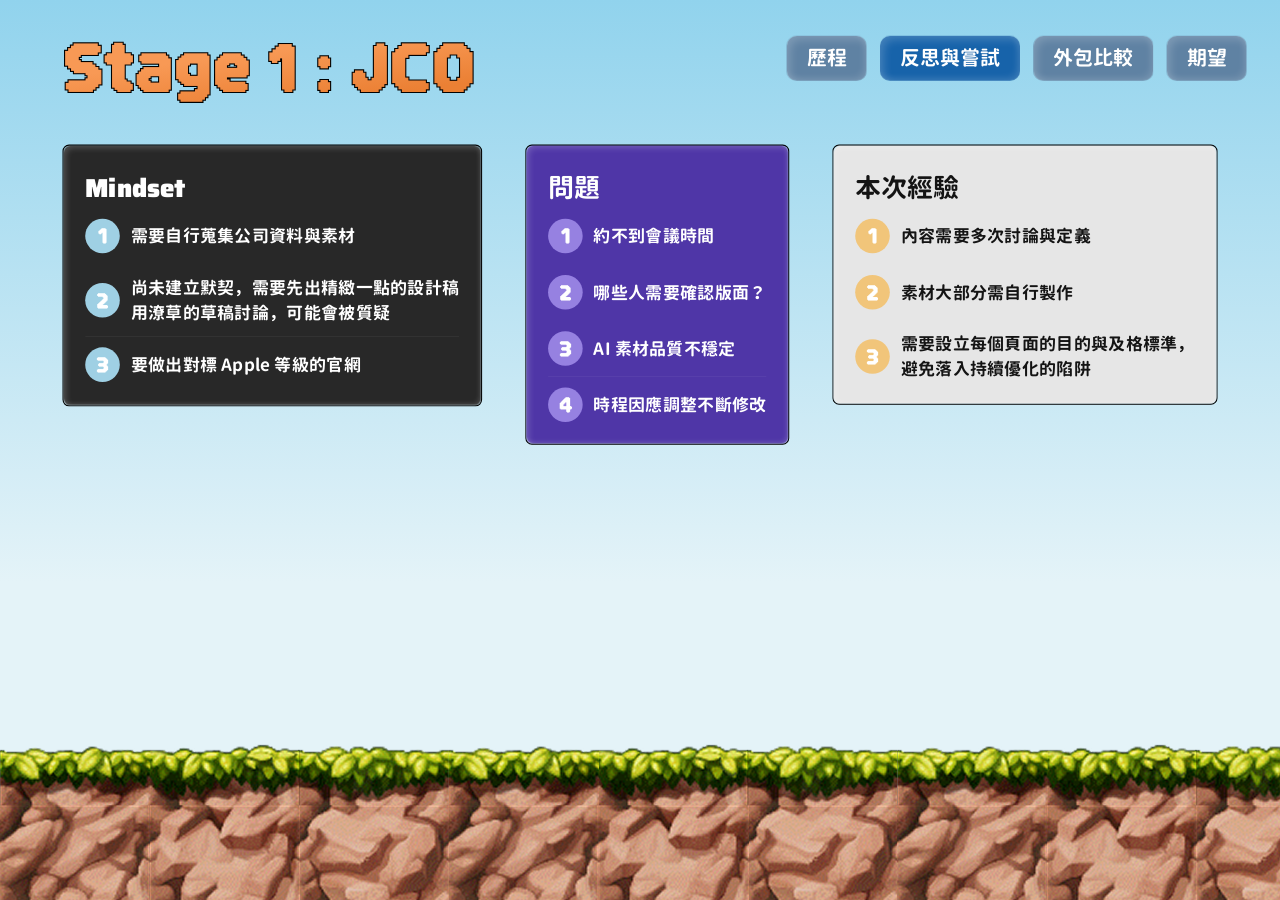
==== reflection.html @ 2d2f089d "更新歷程頁、新增反思與嘗試頁 - 歷程：依新設計更新時間軸內容、章節導覽、地面改用 map.png - 角色依時間點加入／離開（0709 東輝、0918 竹碳與小刀加入、Milk 離開） - 地面隨機" ====
<!doctype html>
<html lang="zh-Hant">
<head>
  <meta charset="utf-8">
  <meta name="viewport" content="width=device-width, initial-scale=1">
  <title>JCO 結案 · 反思與嘗試</title>
  <link rel="preconnect" href="https://fonts.googleapis.com">
  <link rel="preconnect" href="https://fonts.gstatic.com" crossorigin>
  <link rel="stylesheet" href="https://fonts.googleapis.com/css2?family=Saira:wght@600;700;900&display=swap">
  <link rel="stylesheet" href="styles.css">
</head>
<body class="page-reflection" data-paging="sections">
  <div class="hud hud--right">
    <!-- Report sections: pinned to the right edge of the viewport -->
    <nav class="sections" aria-label="報告章節">
      <a class="sections__item glass" href="index.html">歷程</a>
      <a class="sections__item is-current glass" href="reflection.html" aria-current="page">反思與嘗試</a>
      <a class="sections__item glass" href="#">外包比較</a>
      <a class="sections__item glass" href="#">期望</a>
    </nav>
  </div>

  <div class="scroller">
  <main class="stage stage--sky">
    <div class="ground" aria-hidden="true"></div>

    <!-- Each stage fills one screen; the wheel and ← / → jump between them (stage.js) -->
    <section class="screen" data-step aria-label="Stage 1 : JCO">
    <div class="screen__content">
    <h1 class="stage-title stage-title--jco" data-text="Stage 1 : JCO">Stage 1 : JCO</h1>
    <div class="panels">
      <section class="panel panel--mindset glass">
        <h2 class="panel__title">Mindset</h2>
        <div class="panel__list">
          <p class="panel__item"><span class="panel__num">1</span>需要自行蒐集公司資料與素材</p>
          <img class="panel__rule" src="assets/divider.svg" width="60" height="1" alt="">
          <p class="panel__item"><span class="panel__num">2</span>尚未建立默契，需要先出精緻一點的設計稿<br>用潦草的草稿討論，可能會被質疑</p>
          <img class="panel__rule" src="assets/divider.svg" width="60" height="1" alt="">
          <p class="panel__item"><span class="panel__num">3</span>要做出對標 Apple 等級的官網</p>
        </div>
      </section>

      <section class="panel panel--issue glass">
        <h2 class="panel__title">問題</h2>
        <div class="panel__list">
          <p class="panel__item"><span class="panel__num">1</span>約不到會議時間</p>
          <img class="panel__rule" src="assets/divider.svg" width="60" height="1" alt="">
          <p class="panel__item"><span class="panel__num">2</span>哪些人需要確認版面？</p>
          <img class="panel__rule" src="assets/divider.svg" width="60" height="1" alt="">
          <p class="panel__item"><span class="panel__num">3</span>AI 素材品質不穩定</p>
          <img class="panel__rule" src="assets/divider.svg" width="60" height="1" alt="">
          <p class="panel__item"><span class="panel__num">4</span>時程因應調整不斷修改</p>
        </div>
      </section>

      <section class="panel panel--lesson glass">
        <h2 class="panel__title">本次經驗</h2>
        <div class="panel__list">
          <p class="panel__item"><span class="panel__num">1</span>內容需要多次討論與定義</p>
          <img class="panel__rule" src="assets/divider.svg" width="60" height="1" alt="">
          <p class="panel__item"><span class="panel__num">2</span>素材大部分需自行製作</p>
          <img class="panel__rule" src="assets/divider.svg" width="60" height="1" alt="">
          <p class="panel__item"><span class="panel__num">3</span>需要設立每個頁面的目的與及格標準，<br>避免落入持續優化的陷阱</p>
        </div>
      </section>
    </div>

    </div>
    </section>

    <section class="screen" data-step aria-label="Stage 2 : TCG">
    <div class="screen__content">
    <h1 class="stage-title stage-title--tcg" data-text="Stage 2 : TCG">Stage 2 : TCG</h1>
    <div class="panels">
      <section class="panel panel--goal glass">
        <h2 class="panel__title">目標</h2>
        <div class="panel__list">
          <p class="panel__item"><span class="panel__num">1</span>最初就要團體討論，確認目標</p>
          <img class="panel__rule" src="assets/divider.svg" width="60" height="1" alt="">
          <p class="panel__item"><span class="panel__num">2</span>先定下 V1 的 Deadline，進行敏捷開發，<br>完成所有頁面到 V1，再開始下一輪優化</p>
          <img class="panel__rule" src="assets/divider.svg" width="60" height="1" alt="">
          <p class="panel__item"><span class="panel__num">3</span>預計先以 2 個月為目標完成 V1，回推各環節的時間</p>
        </div>
      </section>
    </div>
    </div>
    </section>
  </main>
  </div>

  <script src="stage.js"></script>
  <script>
    // Shrink a screen's content when it is wider than the screen (e.g. Stage 1 on a 16:9 display)
    const SCREEN_PADDING = 75; // design px on each side
    const contents = [...document.querySelectorAll('.screen__content')];

    function fitScreens() {
      const screenW = window.innerWidth / scale();
      contents.forEach((el) => {
        el.style.setProperty('--fit', Math.min(1, (screenW - SCREEN_PADDING * 2) / el.offsetWidth));
      });
    }

    fitScreens();
    window.addEventListener('resize', fitScreens);
    document.fonts.ready.then(fitScreens);
  </script>
</body>
</html>
---- styles.css ----
@font-face {
  font-family: "Gen Jyuu Gothic";
  src: local("GenJyuuGothic-Medium"), url("assets/fonts/GenJyuuGothic-Medium.ttf") format("truetype");
  font-weight: 500;
  font-display: swap;
}

@font-face {
  font-family: "Gen Jyuu Gothic";
  src: local("GenJyuuGothic-Bold"), url("assets/fonts/GenJyuuGothic-Bold.ttf") format("truetype");
  font-weight: 700;
  font-display: swap;
}

@font-face {
  font-family: "DNF Bit Bit v2";
  src: local("DNFBitBitv2"), url("assets/fonts/DNFBitBitv2.otf") format("opentype");
  font-display: swap;
}

:root {
  --ink-900: #141414;
  --sky-top: #91d3ed;
  --sky-bottom: #e4f3f8;
  --dark-glass: rgba(21, 21, 21, 0.9);
  --dark-border: rgba(255, 255, 255, 0.2);
  --section-current: #1763aa;
  --section-idle: #5f82a3;
  --accent-count: #f7b437;

  --meeting-border: #ffffff;
  --meeting-bg: rgba(255, 255, 255, 0.8);
  --key-border: #c4df41;
  --key-bg: #edf8b8;
  --win-border: #efc980;
  --win-bg: #fff3ac;
  --issue-border: #a689e6;
  --issue-bg: #ddd4f7;

  --font-date: "Saira", "Gen Jyuu Gothic", sans-serif;
  --font-body: "Gen Jyuu Gothic", sans-serif;
  --font-pixel: "DNF Bit Bit v2", monospace;

  --ui-shadow: inset -4px -4px 8px 0 rgba(255, 255, 255, 0.1),
    inset 4px 4px 12px 0 rgba(255, 255, 255, 0.2);
}

* {
  box-sizing: border-box;
}

html,
body {
  margin: 0;
  height: 100%;
}

body {
  background: var(--sky-bottom);
  overflow-x: auto;
  overflow-y: hidden;
  line-height: normal;
}

p {
  margin: 0;
}

/* ---------- Stage ---------- */
/* The design is 13767 × 1080; --scale (set by script) fits its height to the viewport */
:root {
  --stage-w: 13767px;
  --stage-h: 1080px;
  --scale: 1;
}

.scroller {
  position: relative;
  width: calc(var(--stage-w) * var(--scale));
  height: calc(var(--stage-h) * var(--scale));
  overflow: hidden;
}

.stage {
  position: absolute;
  left: 0;
  top: 0;
  width: var(--stage-w);
  height: var(--stage-h);
  overflow: hidden;
  transform: scale(var(--scale));
  transform-origin: 0 0;
}

.stage--sky {
  background: linear-gradient(to bottom, var(--sky-top) 0%, var(--sky-bottom) 64.682%);
}

/* Layer order: back stage (0) → team (1) → front stage (2) → summary / nav (3) */
.stage--back {
  z-index: 0;
}

.stage--front {
  z-index: 2;
}

/* Fixed overlays, drawn in design coordinates and scaled like the stage */
.hud {
  position: fixed;
  left: 0;
  top: 0;
  z-index: 3;
  transform: scale(var(--scale));
  transform-origin: 0 0;
}

.hud--team {
  z-index: 1;
}

.hud--darken {
  mix-blend-mode: darken;
}

.hud--right {
  left: auto;
  right: 0;
  transform-origin: 100% 0;
}

/* ---------- Glass surfaces (shared) ---------- */
.glass {
  position: relative;
  border-style: solid;
  isolation: isolate;
}

.glass::before,
.glass::after {
  content: "";
  position: absolute;
  inset: 0;
  border-radius: inherit;
  pointer-events: none;
}

.glass::before {
  z-index: -1;
  background: var(--surface);
  backdrop-filter: blur(20px);
  -webkit-backdrop-filter: blur(20px);
}

.glass::after {
  box-shadow: var(--ui-shadow);
}

/* ---------- Revision summary bar ---------- */
.summary {
  --surface: var(--dark-glass);
  position: absolute;
  left: 40px;
  top: 24px;
  display: flex;
  padding: 20px 40px;
  border: 1px solid var(--dark-border);
  border-radius: 20px;
}

.summary__row {
  display: flex;
  gap: 20px;
  align-items: flex-start;
  white-space: nowrap;
}

.summary__title {
  align-self: stretch;
  display: flex;
  align-items: center;
  width: 96px;
  font: 700 24px var(--font-body);
  color: #fff;
}

.summary__divider {
  position: relative;
  align-self: stretch;
  width: 0;
  container-type: size;
}

.summary__divider img {
  position: absolute;
  left: 0;
  top: 50%;
  display: block;
  width: 100cqh;
  max-width: none;
  transform: translate(-50%, -50%) rotate(90deg);
}

.stat {
  display: flex;
  flex-direction: column;
  align-items: center;
  justify-content: center;
  font-size: 20px;
}

.stat__label {
  font-family: var(--font-date);
  font-weight: 700;
  color: #fff;
}

.stat__label--zh {
  font-family: var(--font-body);
}

.stat__value {
  font-family: var(--font-pixel);
  color: var(--accent-count);
}

.stat__value.is-bumped {
  animation: bump 0.5s ease-out;
}

@keyframes bump {
  0%   { transform: scale(1); }
  30%  { transform: scale(1.6); color: #fff; }
  100% { transform: scale(1); }
}

/* ---------- Section nav ---------- */
.sections {
  position: absolute;
  right: 40px;
  top: 43px;
  display: flex;
  gap: 16px;
  align-items: center;
}

.sections__item {
  --surface: var(--section-idle);
  padding: 8px 24px;
  border-width: 0;
  border-radius: 12px;
  font: 600 24px var(--font-date);
  color: #fff;
  text-decoration: none;
  white-space: nowrap;
}

.sections__item.is-current {
  --surface: var(--section-current);
}

/* ---------- Timeline ---------- */
.timeline {
  position: absolute;
  left: 40px;
  top: 165px;
  display: flex;
  gap: 40px;
  align-items: flex-start;
  margin: 0;
  padding: 0;
  list-style: none;
}

.timeline__col {
  display: flex;
  flex-direction: column;
  gap: 20px;
  align-items: flex-start;
}

.timeline__tags {
  display: flex;
  gap: 20px;
  align-items: flex-start;
}

.timeline__tags--center {
  align-items: center;
}

/* Days elapsed between meetings */
.days {
  display: flex;
  align-items: center;
  justify-content: center;
  flex-shrink: 0;
  width: 64px;
  height: 64px;
  border-radius: 10px;
  font: 28px var(--font-pixel);
  color: #fff;
}

/* Progress card */
.card {
  --surface: var(--meeting-bg);
  display: flex;
  flex-direction: column;
  gap: 8px;
  align-items: flex-start;
  flex-shrink: 0;
  padding: 8px 32px;
  border-width: 2px;
  border-color: var(--meeting-border);
  border-radius: 12px;
  color: var(--ink-900);
  white-space: nowrap;
}

.card--key {
  --surface: var(--key-bg);
  border-color: var(--key-border);
}

.card--win {
  --surface: var(--win-bg);
  border-color: var(--win-border);
  gap: 0;
}

.card--issue {
  --surface: var(--issue-bg);
  border-color: var(--issue-border);
  gap: 0;
}

.card__title {
  display: flex;
  gap: 16px;
  margin: 0;
  font: 600 28px var(--font-date);
}

.card__body {
  margin: 0;
  padding: 0;
  font: 700 32px var(--font-body);
}

ul.card__body li {
  margin-left: 48px;
  list-style: disc;
}

/* Revision tag */
.tag {
  --surface: var(--dark-glass);
  display: flex;
  gap: 4px;
  align-items: center;
  justify-content: center;
  flex-shrink: 0;
  padding: 4px 20px;
  border-width: 1px;
  border-color: var(--dark-border);
  border-radius: 4px;
  font-size: 20px;
  white-space: nowrap;
}

.tag__name {
  font-family: var(--font-body);
  font-weight: 700;
  color: #fff;
}

.tag__count {
  font-family: var(--font-pixel);
  color: var(--accent-count);
}

.tag.is-counted .tag__count {
  animation: bump 0.5s ease-out;
}

/* ---------- Ground ---------- */
/* One pre-rendered strip (assets/map.png, 2226 × 206) repeated across the stage */
.ground {
  position: absolute;
  left: 0;
  top: 874px;
  width: 100%;
  height: 206px;
  background: url("assets/map.png") repeat-x left top / auto 100%;
}

/* ---------- Monsters ---------- */
.monsters {
  position: absolute;
  inset: 0;
  pointer-events: none;
}

/* Native-size GIFs scaled 2× from their feet, like the team sprites */
.monster {
  position: absolute;
  bottom: 165px; /* standing on the grass, same line as the team */
  display: block;
  image-rendering: pixelated;
  transform: translateX(-50%) scale(2);
  transform-origin: 50% 100%;
}

/* ---------- Team (characters) ---------- */
.team {
  position: absolute; /* inside .hud: stays on the left and "walks" along the scrolling ground */
  left: 49px;
  top: 731px;
  width: 781px;
  height: 241px;
}

.team__sprite {
  position: absolute;
  display: block;
  object-fit: cover;
  transform: scaleX(-1);
}

.team__sprite--bamboo {
  left: 51px;
  top: 29px;
  width: 174px;
  height: 168px;
}

.team__sprite--dao   { left: 0;     top: 103px; width: 81px;  height: 79px; }
.team__sprite--devin { left: 210px; top: 47px;  width: 183px; height: 137px; }
.team__sprite--dong  { left: 393px; top: 43px;  width: 216px; height: 141px; }
.team__sprite--milk  { left: 580px; top: 0;     width: 201px; height: 184px; }

/* Members who join / leave partway through the timeline */
.team [data-joins],
.team [data-leaves] {
  transition: opacity 0.4s, visibility 0.4s;
}

.team .is-away {
  opacity: 0;
  visibility: hidden;
}

.nametag {
  position: absolute;
  padding: 2px 8px;
  background: rgba(0, 0, 0, 0.6);
  font: 500 24px var(--font-body);
  color: #fff;
  white-space: nowrap;
}

.nametag--dao    { left: 17px;  top: 201px; }
.nametag--bamboo { left: 121px; top: 201px; }
.nametag--devin  { left: 260px; top: 197px; }
.nametag--dong   { left: 443px; top: 201px; }
.nametag--milk   { left: 625px; top: 201px; }

/* ==================== 反思與嘗試 (reflection.html) ==================== */
/* Two screens, each one viewport wide (in design px: 100dvw ÷ --scale) */
.page-reflection {
  --screen-w: calc(100dvw / var(--scale));
  --stage-w: calc(var(--screen-w) * 2);
}

.page-reflection .stage {
  display: flex;
}

.screen {
  position: relative;
  flex: none;
  width: var(--screen-w);
  height: 100%;
}

/* Title + panels, scaled down by --fit (set by script) when wider than the screen */
.screen__content {
  position: absolute;
  left: 75px;
  top: 34px;
  transform: scale(var(--fit, 1));
  transform-origin: 0 0;
}

/* "Stage 1 : JCO" headings.
   The element draws a 2px black outline; ::after lays the gradient fill on top. */
.stage-title {
  position: absolute;
  left: 0;
  top: 0;
  margin: 0;
  font: 400 100px var(--font-pixel);
  letter-spacing: 2px;
  white-space: nowrap;
  color: #000;
  -webkit-text-stroke: 4px #000;
}

.stage-title::after {
  content: attr(data-text);
  position: absolute;
  inset: 0;
  color: transparent;
  -webkit-text-stroke: 0;
  background-image: var(--title-fill);
  background-clip: text;
  -webkit-background-clip: text;
}

.stage-title--jco {
  --title-fill: linear-gradient(172.98deg, #f89955 37.442%, #eb8034 80.428%);
}

.stage-title--tcg {
  --title-fill: linear-gradient(173.2deg, #c5f94b 37.442%, #6ceb3d 80.428%);
}

.panels {
  margin-top: 215px; /* 249px from the top of the stage */
  display: flex;
  gap: 80px;
  align-items: flex-start;
}

/* Numbered summary panel */
.panel {
  --surface: #282828;
  --num-bg: #9fd0e4;
  display: flex;
  flex-direction: column;
  gap: 20px;
  padding: 40px;
  border: 2px solid #000;
  border-radius: 12px;
  color: #fff;
}

.panel--mindset { height: 484px; }

.panel--issue {
  --surface: #4f36a7;
  --num-bg: #9681e1;
}

.panel--lesson {
  --surface: #e6e6e6;
  --num-bg: #f1c57a;
  color: var(--ink-900);
}

.panel--goal {
  --surface: #eaf4f8;
  color: var(--ink-900);
}

.panel__title {
  margin: 0;
  font: 900 48px var(--font-date);
}

.panel__list {
  display: flex;
  flex-direction: column;
  gap: 20px;
}

.panel__item {
  display: flex;
  gap: 20px;
  align-items: center;
  font: 700 32px var(--font-body);
  white-space: nowrap;
}

.panel__num {
  display: flex;
  flex-shrink: 0;
  align-items: center;
  justify-content: center;
  width: 64px;
  height: 64px;
  border-radius: 9999px;
  background: var(--num-bg);
  font: 32px var(--font-pixel);
  color: #fff;
}

/* 1px rule drawn just above a zero-height slot, as in the design */
.panel__rule {
  display: block;
  width: 100%;
  height: 1px;
  margin-top: -1px;
}
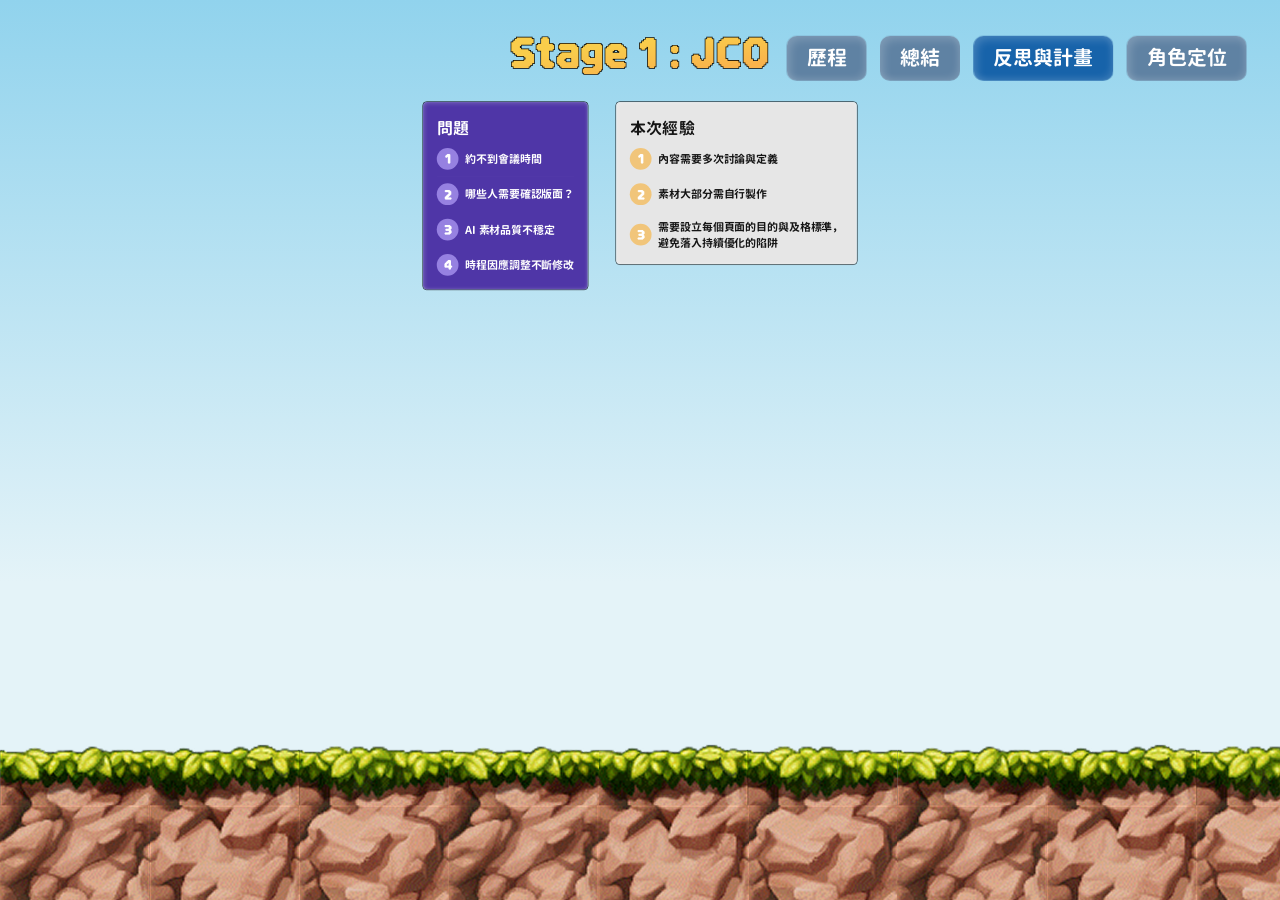
==== commit cba5dd32: "feature: 更新其他頁面" ====
--- a/reflection.html
+++ b/reflection.html
@@ -3,7 +3,7 @@
 <head>
   <meta charset="utf-8">
   <meta name="viewport" content="width=device-width, initial-scale=1">
-  <title>JCO 結案 · 反思與嘗試</title>
+  <title>JCO 結案 · 反思與計畫</title>
   <link rel="preconnect" href="https://fonts.googleapis.com">
   <link rel="preconnect" href="https://fonts.gstatic.com" crossorigin>
   <link rel="stylesheet" href="https://fonts.googleapis.com/css2?family=Saira:wght@600;700;900&display=swap">
@@ -14,9 +14,9 @@
     <!-- Report sections: pinned to the right edge of the viewport -->
     <nav class="sections" aria-label="報告章節">
       <a class="sections__item glass" href="index.html">歷程</a>
-      <a class="sections__item is-current glass" href="reflection.html" aria-current="page">反思與嘗試</a>
-      <a class="sections__item glass" href="#">外包比較</a>
-      <a class="sections__item glass" href="#">期望</a>
+      <a class="sections__item glass" href="summary.html">總結</a>
+      <a class="sections__item is-current glass" href="reflection.html" aria-current="page">反思與計畫</a>
+      <a class="sections__item glass" href="role.html">角色定位</a>
     </nav>
   </div>
 
@@ -26,20 +26,9 @@
 
     <!-- Each stage fills one screen; the wheel and ← / → jump between them (stage.js) -->
     <section class="screen" data-step aria-label="Stage 1 : JCO">
-    <div class="screen__content">
+    <div class="screen__content screen__content--center">
     <h1 class="stage-title stage-title--jco" data-text="Stage 1 : JCO">Stage 1 : JCO</h1>
     <div class="panels">
-      <section class="panel panel--mindset glass">
-        <h2 class="panel__title">Mindset</h2>
-        <div class="panel__list">
-          <p class="panel__item"><span class="panel__num">1</span>需要自行蒐集公司資料與素材</p>
-          <img class="panel__rule" src="assets/divider.svg" width="60" height="1" alt="">
-          <p class="panel__item"><span class="panel__num">2</span>尚未建立默契，需要先出精緻一點的設計稿<br>用潦草的草稿討論，可能會被質疑</p>
-          <img class="panel__rule" src="assets/divider.svg" width="60" height="1" alt="">
-          <p class="panel__item"><span class="panel__num">3</span>要做出對標 Apple 等級的官網</p>
-        </div>
-      </section>
-
       <section class="panel panel--issue glass">
         <h2 class="panel__title">問題</h2>
         <div class="panel__list">
@@ -69,13 +58,13 @@
     </section>
 
     <section class="screen" data-step aria-label="Stage 2 : TCG">
-    <div class="screen__content">
+    <div class="screen__content screen__content--center">
     <h1 class="stage-title stage-title--tcg" data-text="Stage 2 : TCG">Stage 2 : TCG</h1>
     <div class="panels">
       <section class="panel panel--goal glass">
         <h2 class="panel__title">目標</h2>
         <div class="panel__list">
-          <p class="panel__item"><span class="panel__num">1</span>最初就要團體討論，確認目標</p>
+          <p class="panel__item"><span class="panel__num">1</span>最初就進行團體討論，確認目標與時程共識</p>
           <img class="panel__rule" src="assets/divider.svg" width="60" height="1" alt="">
           <p class="panel__item"><span class="panel__num">2</span>先定下 V1 的 Deadline，進行敏捷開發，<br>完成所有頁面到 V1，再開始下一輪優化</p>
           <img class="panel__rule" src="assets/divider.svg" width="60" height="1" alt="">
@@ -90,14 +79,22 @@
 
   <script src="stage.js"></script>
   <script>
-    // Shrink a screen's content when it is wider than the screen (e.g. Stage 1 on a 16:9 display)
+    // Shrink a screen's content when it is wider than the screen (e.g. Stage 1 on a 16:9 display),
+    // or when its centred title would run under the section nav.
     const SCREEN_PADDING = 75; // design px on each side
+    const NAV_GAP = 20;        // design px between the title and the nav
+    const nav = document.querySelector('.sections');
     const contents = [...document.querySelectorAll('.screen__content')];
 
     function fitScreens() {
       const screenW = window.innerWidth / scale();
+      const navLeft = screenW - parseFloat(getComputedStyle(nav).right) - nav.offsetWidth;
       contents.forEach((el) => {
-        el.style.setProperty('--fit', Math.min(1, (screenW - SCREEN_PADDING * 2) / el.offsetWidth));
+        const title = el.querySelector('.stage-title');
+        const fitWidth = (screenW - SCREEN_PADDING * 2) / el.offsetWidth;
+        // The title is centred on the screen, so its right edge sits half its width past the middle
+        const fitNav = title ? (navLeft - NAV_GAP - screenW / 2) * 2 / title.offsetWidth : 1;
+        el.style.setProperty('--fit', Math.min(1, fitWidth, fitNav));
       });
     }
 
--- a/styles.css
+++ b/styles.css
@@ -67,9 +67,10 @@
 }
 
 /* ---------- Stage ---------- */
-/* The design is 13767 × 1080; --scale (set by script) fits its height to the viewport */
+/* 1080px tall; --scale (set by script) fits its height to the viewport.
+   歷程 overrides --stage-w with the timeline length (index.html) */
 :root {
-  --stage-w: 13767px;
+  --stage-w: 14171px;
   --stage-h: 1080px;
   --scale: 1;
 }
@@ -466,14 +467,18 @@
 .nametag--dong   { left: 443px; top: 201px; }
 .nametag--milk   { left: 625px; top: 201px; }
 
-/* ==================== 反思與嘗試 (reflection.html) ==================== */
-/* Two screens, each one viewport wide (in design px: 100dvw ÷ --scale) */
-.page-reflection {
+/* ==================== Screen-paged pages (reflection.html, role.html) ==================== */
+/* Each .screen is one viewport wide (in design px: 100dvw ÷ --scale) */
+.page-reflection,
+.page-role {
   --screen-w: calc(100dvw / var(--scale));
-  --stage-w: calc(var(--screen-w) * 2);
-}
-
-.page-reflection .stage {
+}
+
+.page-reflection { --stage-w: calc(var(--screen-w) * 2); }
+.page-role       { --stage-w: calc(var(--screen-w) * 3); }
+
+.page-reflection .stage,
+.page-role .stage {
   display: flex;
 }
 
@@ -493,12 +498,29 @@
   transform-origin: 0 0;
 }
 
+/* Content centred horizontally on its screen */
+.screen__content--center {
+  left: 50%;
+  translate: -50% 0;
+  transform-origin: 50% 0;
+}
+
+.page-role .screen__content--center { top: 162px; }
+
+/* …and centred vertically too */
+.page-role .screen__content--middle {
+  top: 50%;
+  translate: -50% -50%;
+  transform-origin: 50% 50%;
+}
+
 /* "Stage 1 : JCO" headings.
    The element draws a 2px black outline; ::after lays the gradient fill on top. */
 .stage-title {
   position: absolute;
-  left: 0;
+  left: 50%; /* centred over the panels */
   top: 0;
+  translate: -50% 0;
   margin: 0;
   font: 400 100px var(--font-pixel);
   letter-spacing: 2px;
@@ -519,7 +541,7 @@
 }
 
 .stage-title--jco {
-  --title-fill: linear-gradient(172.98deg, #f89955 37.442%, #eb8034 80.428%);
+  --title-fill: linear-gradient(172.98deg, #f9cd4b 37.442%, #f9b34b 80.428%);
 }
 
 .stage-title--tcg {
@@ -546,7 +568,8 @@
   color: #fff;
 }
 
-.panel--mindset { height: 484px; }
+/* Mindset opens the 歷程 timeline */
+.timeline > .panel { flex-shrink: 0; }
 
 .panel--issue {
   --surface: #4f36a7;
@@ -603,3 +626,365 @@
   height: 1px;
   margin-top: -1px;
 }
+
+/* ==================== Shared report sheets (summary.html, role.html) ==================== */
+/* 總結 is exactly one screen wide (in design px: 100dvw ÷ --scale), so it never scrolls */
+.page-summary { --stage-w: calc(100dvw / var(--scale)); }
+
+/* Card with a coloured header strip and a white body */
+.sheet {
+  position: absolute;
+  display: flex;
+  flex-direction: column;
+  overflow: clip;
+  border: 2px solid #191919;
+  border-radius: 20px;
+  color: var(--ink-900);
+}
+
+.sheet__head {
+  display: flex;
+  align-items: center;
+  padding: 40px;
+}
+
+.sheet__head--dark,
+.sheet__head--black,
+.sheet__head--grey {
+  padding: 20px 40px;
+  background: #15171c;
+}
+
+.sheet__head--black { background: #181818; }
+.sheet__head--grey  { background: #262626; }
+
+.sheet__head--split { justify-content: space-between; }
+
+.sheet__title {
+  margin: 0;
+  font: 900 48px var(--font-date);
+  color: #fff;
+  white-space: nowrap;
+}
+
+.sheet__title--xb { font-weight: 800; }
+.sheet__title--sm { font-size: 40px; }
+
+.sheet__body {
+  display: flex;
+  flex-direction: column;
+  gap: 20px;
+  padding: 40px;
+  background: #fff;
+}
+
+.sheet__body--row {
+  flex-direction: row;
+  gap: 70px;
+}
+
+/* 1px rule drawn just above a zero-height slot, as in the design */
+.rule {
+  display: block;
+  margin-top: -1px;
+}
+
+/* …or above a 1px slot */
+.rule--px { margin-bottom: 1px; }
+
+/* Pixel-font text with a dark outline: the element draws the stroke, ::after the fill */
+.pixel-outline {
+  position: relative;
+  font-family: var(--font-pixel);
+  color: #000;
+  -webkit-text-stroke: var(--outline, 4px) #000;
+  white-space: nowrap;
+}
+
+.pixel-outline::after {
+  content: attr(data-text);
+  position: absolute;
+  inset: 0;
+  color: var(--fill);
+  -webkit-text-stroke: 0;
+}
+
+/* ==================== 總結 (summary.html) ==================== */
+.sheet--highlights {
+  left: 50%;
+  top: 162px;
+  translate: -50% 0; /* centred on the screen */
+  width: 1411px;
+  height: 688px;
+}
+
+.sheet--highlights .sheet__body {
+  flex: 1 0 0;
+  padding: 60px 40px;
+}
+
+.sheet__brand {
+  display: flex;
+  gap: 20px;
+  align-items: center;
+}
+
+.logo {
+  position: relative;
+  flex: none;
+  width: 140px;
+  height: 49.149px;
+}
+
+.logo img {
+  position: absolute;
+  left: 0;
+  top: 0.17%;
+}
+
+/* "70 Days" */
+.days-badge {
+  --surface: #f0eec2;
+  --fill: #c9ec48;
+  display: flex;
+  gap: 12px;
+  align-items: center;
+  justify-content: center;
+  margin: 0;
+  padding: 20px;
+  border: 1px solid #ac9f39;
+  border-radius: 20px;
+  font-size: 56px;
+  letter-spacing: 1.12px;
+}
+
+.days-badge__unit {
+  --outline: 3px;
+  font-size: 28px;
+  letter-spacing: 0.56px;
+}
+
+.features {
+  display: flex;
+  flex-direction: column;
+  gap: 60px;
+  margin: 0;
+  padding: 0;
+  list-style: none;
+}
+
+.features--wide { width: 619px; }
+
+/* Fixed row heights as in the design; the 40px text overflows them slightly */
+.feature {
+  display: flex;
+  gap: 8px;
+  align-items: flex-start;
+  height: 48px;
+}
+
+.feature--sub  { height: 88px; }
+.feature--auto { height: auto; }
+
+.feature__icon {
+  display: block;
+  flex: none;
+  margin-top: 4px;
+}
+
+.feature--center { align-items: center; }
+.feature--center .feature__icon { margin-top: 0; }
+
+.feature__text {
+  display: flex;
+  flex-direction: column;
+  gap: 4px;
+  justify-content: center;
+  white-space: nowrap;
+}
+
+.feature__name { font: 700 40px var(--font-body); }
+.feature__note { font: 500 24px var(--font-body); }
+
+/* ==================== 歷程 (index.html): last timeline item ==================== */
+.sheet--durations {
+  position: relative; /* a timeline item, not placed on the stage */
+  flex-shrink: 0;
+  width: 483px;
+}
+
+.duration {
+  display: flex;
+  justify-content: space-between;
+  align-items: center;
+  font: 700 28px var(--font-date);
+  color: #000;
+  white-space: nowrap;
+}
+
+/* ==================== 角色定位 (role.html) ==================== */
+/* Placed by their .screen__content rather than on the stage */
+.sheet--compare,
+.sheet--company {
+  position: relative;
+}
+
+.sheet--compare { width: 1187px; }
+.sheet--company { width: 598px; }
+
+.page-role .screen__content--company { top: 210px; }
+
+/* Circles sized by how much each value matters */
+.values {
+  display: flex;
+  gap: 20px;
+  align-items: center;
+  margin: 0;
+  padding: 0;
+  list-style: none;
+}
+
+.values__item {
+  display: flex;
+  flex: none;
+  align-items: center;
+  justify-content: center;
+  width: 80px;
+  height: 80px;
+  padding: 10px;
+  border: 1px solid #000;
+  border-radius: 9999px;
+  background: #fff;
+  font: 700 20px var(--font-body);
+  white-space: nowrap;
+}
+
+.values__item--md { width: 120px; height: 120px; }
+.values__item--lg { width: 160px; height: 160px; }
+
+.compare-row {
+  display: flex;
+  gap: 20px;
+  align-items: center;
+}
+
+.compare-row__label {
+  flex: none;
+  width: 240px;
+  margin: 0;
+  font: 500 24px var(--font-body);
+}
+
+.compare-row__head {
+  flex: 1 0 0;
+  min-width: 1px;
+}
+
+.compare-row__cell {
+  display: flex;
+  flex: 1 0 0;
+  gap: 8px;
+  align-items: center;
+  min-width: 1px;
+  margin: 0;
+  font: 500 24px var(--font-body);
+  white-space: nowrap;
+}
+
+.compare-row__cell img {
+  display: block;
+  flex: none;
+}
+
+/* Company perk: label + centred tick / cross */
+.perk {
+  display: flex;
+  gap: 20px;
+  align-items: center;
+  font: 700 24px var(--font-body);
+  white-space: nowrap;
+}
+
+.perk__label { flex: 1 0 0; }
+
+.perk__mark {
+  display: flex;
+  flex: none;
+  justify-content: center;
+  width: 120px;
+}
+
+.perk__mark img { display: block; }
+
+/* Job title cards: current → arrow → proposed */
+.jobs {
+  display: flex;
+  gap: 44px;
+  align-items: flex-start;
+}
+
+.job {
+  display: flex;
+  flex: none;
+  flex-direction: column;
+  gap: 24px;
+  width: 683px;
+  padding: 40px;
+  border: 1px solid #000;
+  border-radius: 40px;
+  color: #000;
+}
+
+.job--current { background: rgba(255, 255, 255, 0.4); }
+.job--next    { background: #fff; }
+
+.job__head {
+  display: flex;
+  flex-direction: column;
+  height: 107px;
+}
+
+.job__title {
+  margin: 0;
+  font: 700 40px var(--font-date);
+}
+
+.job__en {
+  font: 700 28px var(--font-date);
+  color: var(--ink-900);
+}
+
+.job--next .job__en { color: #5e37d6; }
+
+.job__block {
+  display: flex;
+  flex-direction: column;
+  gap: 8px;
+}
+
+.job__block--pay { width: 165px; }
+
+.job__label {
+  margin: 0;
+  font: 700 28px var(--font-date);
+  white-space: nowrap;
+}
+
+.job__list {
+  margin: 0;
+  padding: 0;
+  font: 500 24px var(--font-date);
+}
+
+.job__list li { margin-left: 36px; }
+
+.job__text { font: 500 24px var(--font-date); }
+
+.job__pay { font: 700 40px var(--font-date); }
+
+/* Arrow between the two job cards, centred on y = 540 (the cards start at 162) */
+.job-arrow {
+  display: block;
+  flex: none;
+  margin-top: 366.453px;
+}
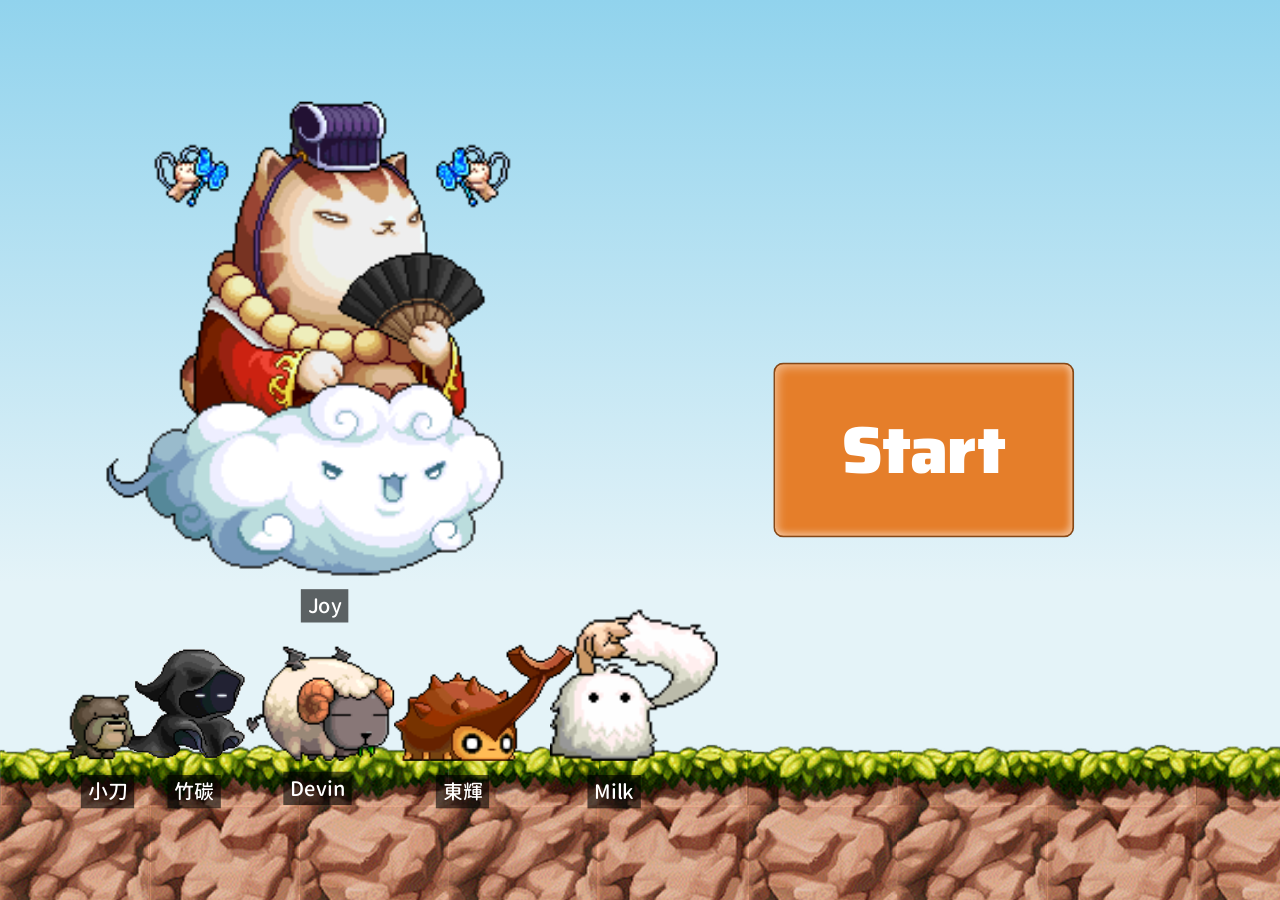
==== commit 220f9fe1: "feature: 大改版" ====
--- a/reflection.html
+++ b/reflection.html
@@ -14,8 +14,8 @@
     <!-- Report sections: pinned to the right edge of the viewport -->
     <nav class="sections" aria-label="報告章節">
       <a class="sections__item glass" href="index.html">歷程</a>
-      <a class="sections__item glass" href="summary.html">總結</a>
       <a class="sections__item is-current glass" href="reflection.html" aria-current="page">反思與計畫</a>
+      <a class="sections__item glass" href="summary.html">總結與比較</a>
       <a class="sections__item glass" href="role.html">角色定位</a>
     </nav>
   </div>
@@ -29,19 +29,6 @@
     <div class="screen__content screen__content--center">
     <h1 class="stage-title stage-title--jco" data-text="Stage 1 : JCO">Stage 1 : JCO</h1>
     <div class="panels">
-      <section class="panel panel--issue glass">
-        <h2 class="panel__title">問題</h2>
-        <div class="panel__list">
-          <p class="panel__item"><span class="panel__num">1</span>約不到會議時間</p>
-          <img class="panel__rule" src="assets/divider.svg" width="60" height="1" alt="">
-          <p class="panel__item"><span class="panel__num">2</span>哪些人需要確認版面？</p>
-          <img class="panel__rule" src="assets/divider.svg" width="60" height="1" alt="">
-          <p class="panel__item"><span class="panel__num">3</span>AI 素材品質不穩定</p>
-          <img class="panel__rule" src="assets/divider.svg" width="60" height="1" alt="">
-          <p class="panel__item"><span class="panel__num">4</span>時程因應調整不斷修改</p>
-        </div>
-      </section>
-
       <section class="panel panel--lesson glass">
         <h2 class="panel__title">本次經驗</h2>
         <div class="panel__list">
@@ -60,13 +47,26 @@
     <section class="screen" data-step aria-label="Stage 2 : TCG">
     <div class="screen__content screen__content--center">
     <h1 class="stage-title stage-title--tcg" data-text="Stage 2 : TCG">Stage 2 : TCG</h1>
-    <div class="panels">
+    <div class="panels panels--tcg">
+      <section class="panel panel--issue glass">
+        <h2 class="panel__title">問題</h2>
+        <div class="panel__list">
+          <p class="panel__item"><span class="panel__num">1</span>預約不到會議時間</p>
+          <img class="panel__rule" src="assets/divider.svg" width="60" height="1" alt="">
+          <p class="panel__item"><span class="panel__num">2</span>層級多，溝通時間長</p>
+          <img class="panel__rule" src="assets/divider.svg" width="60" height="1" alt="">
+          <p class="panel__item"><span class="panel__num">3</span>AI 素材品質不穩定</p>
+          <img class="panel__rule" src="assets/divider.svg" width="60" height="1" alt="">
+          <p class="panel__item"><span class="panel__num">4</span>時程因應調整不斷修改</p>
+        </div>
+      </section>
+
       <section class="panel panel--goal glass">
         <h2 class="panel__title">目標</h2>
         <div class="panel__list">
           <p class="panel__item"><span class="panel__num">1</span>最初就進行團體討論，確認目標與時程共識</p>
           <img class="panel__rule" src="assets/divider.svg" width="60" height="1" alt="">
-          <p class="panel__item"><span class="panel__num">2</span>先定下 V1 的 Deadline，進行敏捷開發，<br>完成所有頁面到 V1，再開始下一輪優化</p>
+          <p class="panel__item"><span class="panel__num">2</span>進行敏捷開發，先產出最小可行性產品</p>
           <img class="panel__rule" src="assets/divider.svg" width="60" height="1" alt="">
           <p class="panel__item"><span class="panel__num">3</span>預計先以 2 個月為目標完成 V1，回推各環節的時間</p>
         </div>
@@ -79,8 +79,9 @@
 
   <script src="stage.js"></script>
   <script>
-    // Shrink a screen's content when it is wider than the screen (e.g. Stage 1 on a 16:9 display),
-    // or when its centred title would run under the section nav.
+    // Each stage stays centred on its screen at full size, as in the design.
+    // Only when the screen is too narrow does it shrink: the whole content to fit the width,
+    // or just the title when the title would run under the section nav (e.g. on 16:9).
     const SCREEN_PADDING = 75; // design px on each side
     const NAV_GAP = 20;        // design px between the title and the nav
     const nav = document.querySelector('.sections');
@@ -91,10 +92,12 @@
       const navLeft = screenW - parseFloat(getComputedStyle(nav).right) - nav.offsetWidth;
       contents.forEach((el) => {
         const title = el.querySelector('.stage-title');
-        const fitWidth = (screenW - SCREEN_PADDING * 2) / el.offsetWidth;
-        // The title is centred on the screen, so its right edge sits half its width past the middle
-        const fitNav = title ? (navLeft - NAV_GAP - screenW / 2) * 2 / title.offsetWidth : 1;
-        el.style.setProperty('--fit', Math.min(1, fitWidth, fitNav));
+        const fit = Math.min(1, (screenW - SCREEN_PADDING * 2) / el.offsetWidth);
+        el.style.setProperty('--fit', fit);
+        if (!title) return;
+        // The title is centred on the screen: its right edge sits half its width past the middle
+        const room = (navLeft - NAV_GAP - screenW / 2) * 2;
+        el.style.setProperty('--title-fit', Math.min(1, room / (title.offsetWidth * fit)));
       });
     }
 
--- a/styles.css
+++ b/styles.css
@@ -43,11 +43,37 @@
 
   --ui-shadow: inset -4px -4px 8px 0 rgba(255, 255, 255, 0.1),
     inset 4px 4px 12px 0 rgba(255, 255, 255, 0.2);
+
+  /* MapleStory cursors (github.com/zaytri/maplestory-cursors) */
+  --cursor-point: url("assets/cursors/point.png") 0 0, auto;
+  --cursor-click: url("assets/cursors/point-click-1.png") 4 4, pointer;
 }
 
 * {
   box-sizing: border-box;
 }
+
+html { cursor: var(--cursor-point); }
+
+a,
+button { cursor: var(--cursor-click); }
+
+/* Over something clickable, stage.js hides the native cursor and animates .maple-cursor instead */
+html.is-cursor-clicking,
+html.is-cursor-clicking * { cursor: none !important; }
+
+.maple-cursor {
+  position: fixed;
+  top: 0;
+  left: 0;
+  z-index: 2147483647;
+  display: none;
+  width: 48px;
+  height: 48px;
+  pointer-events: none;
+}
+
+html.is-cursor-clicking .maple-cursor { display: block; }
 
 html,
 body {
@@ -280,6 +306,23 @@
   align-items: flex-start;
 }
 
+.timeline__col--loose { gap: 40px; }
+
+/* Consequence note under a card: red warning sign + one line */
+.warn {
+  display: flex;
+  gap: 16px;
+  align-items: center;
+  font: 500 24px var(--font-body);
+  color: var(--ink-900);
+  white-space: nowrap;
+}
+
+.warn img {
+  display: block;
+  flex: none;
+}
+
 .timeline__tags {
   display: flex;
   gap: 20px;
@@ -467,6 +510,86 @@
 .nametag--dong   { left: 443px; top: 201px; }
 .nametag--milk   { left: 625px; top: 201px; }
 
+/* ---------- Start screen (built by stage.js) ---------- */
+html.has-intro body { overflow: hidden; }
+
+.intro {
+  position: fixed;
+  inset: 0;
+  z-index: 10;
+  overflow: hidden;
+  background: var(--sky-bottom);
+  transition: opacity 0.5s ease, visibility 0.5s;
+}
+
+.intro.is-leaving {
+  opacity: 0;
+  visibility: hidden;
+  pointer-events: none;
+}
+
+/* Exactly one viewport, in design px: the 1080px height is fitted by --scale */
+.intro__scene {
+  position: absolute;
+  left: 0;
+  top: 0;
+  width: calc(100vw / var(--scale));
+  height: var(--stage-h);
+  background: linear-gradient(to bottom, var(--sky-top) 0%, var(--sky-bottom) 64.682%);
+  transform: scale(var(--scale));
+  transform-origin: 0 0;
+}
+
+.intro__joy {
+  position: absolute;
+  left: 120px;
+  top: 122px;
+  width: 500px;
+  height: 571px;
+  object-fit: cover;
+  transform: scaleX(-1);
+}
+
+.intro__joy-tag {
+  left: 361px;
+  top: 707px;
+}
+
+.intro__team {
+  left: 80px;
+  top: 729px;
+}
+
+.intro__team .team__sprite--bamboo { mix-blend-mode: darken; }
+
+/* Raised 3D key; pressing flips its light so it looks pushed in */
+.intro__start {
+  position: absolute;
+  left: calc(50% + 160px); /* 1120px on the 1920px design, kept relative to the centre */
+  top: 435px;
+  padding: 40px 80px;
+  border: 2px solid #844818;
+  border-radius: 12px;
+  background: #e57e2a;
+  box-shadow: inset -4px -4px 8px 0 rgba(255, 255, 255, 0.4),
+    inset 4px 4px 12px 0 rgba(255, 255, 255, 0.4);
+  font: 900 80px "Saira", sans-serif;
+  color: #fff;
+  transition: box-shadow 0.08s, transform 0.08s;
+}
+
+.intro__start:active,
+.intro__start.is-pressed {
+  box-shadow: inset 4px 4px 8px 0 rgba(0, 0, 0, 0.35),
+    inset -4px -4px 12px 0 rgba(255, 255, 255, 0.25);
+  transform: translateY(2px);
+}
+
+.intro__start:focus-visible {
+  outline: 4px solid #fff;
+  outline-offset: 4px;
+}
+
 /* ==================== Screen-paged pages (reflection.html, role.html) ==================== */
 /* Each .screen is one viewport wide (in design px: 100dvw ÷ --scale) */
 .page-reflection,
@@ -505,6 +628,7 @@
   transform-origin: 50% 0;
 }
 
+.page-reflection .screen__content { top: 51px; }
 .page-role .screen__content--center { top: 162px; }
 
 /* …and centred vertically too */
@@ -521,6 +645,8 @@
   left: 50%; /* centred over the panels */
   top: 0;
   translate: -50% 0;
+  scale: var(--title-fit, 1); /* shrunk on its own when it would run under the nav (reflection.html) */
+  transform-origin: 50% 0;
   margin: 0;
   font: 400 100px var(--font-pixel);
   letter-spacing: 2px;
@@ -549,11 +675,13 @@
 }
 
 .panels {
-  margin-top: 215px; /* 249px from the top of the stage */
-  display: flex;
-  gap: 80px;
+  margin-top: 228px; /* 279px from the top of the stage */
+  display: flex;
+  gap: 40px;
   align-items: flex-start;
 }
+
+.panels--tcg { margin-top: 246px; } /* 297px */
 
 /* Numbered summary panel */
 .panel {
@@ -590,6 +718,13 @@
 .panel__title {
   margin: 0;
   font: 900 48px var(--font-date);
+}
+
+/* Dark titles get a 2px white outline (the stroke is 4px, half of it hidden behind the fill) */
+.panel--lesson .panel__title,
+.panel--goal .panel__title {
+  -webkit-text-stroke: 4px #fff;
+  paint-order: stroke fill;
 }
 
 .panel__list {
@@ -617,6 +752,8 @@
   background: var(--num-bg);
   font: 32px var(--font-pixel);
   color: #fff;
+  -webkit-text-stroke: 4px #000; /* 2px black outline around the white digit */
+  paint-order: stroke fill;
 }
 
 /* 1px rule drawn just above a zero-height slot, as in the design */
@@ -670,6 +807,20 @@
 .sheet__title--xb { font-weight: 800; }
 .sheet__title--sm { font-size: 40px; }
 
+/* Title with a smaller line under it */
+.sheet__heading {
+  display: flex;
+  flex-direction: column;
+  gap: 10px;
+  margin: 0;
+}
+
+.sheet__subtitle {
+  font: 700 24px var(--font-date);
+  color: #fff;
+  white-space: nowrap;
+}
+
 .sheet__body {
   display: flex;
   flex-direction: column;
@@ -712,10 +863,10 @@
 /* ==================== 總結 (summary.html) ==================== */
 .sheet--highlights {
   left: 50%;
-  top: 162px;
+  top: 139px;
   translate: -50% 0; /* centred on the screen */
   width: 1411px;
-  height: 688px;
+  height: 811px;
 }
 
 .sheet--highlights .sheet__body {
@@ -764,10 +915,11 @@
   letter-spacing: 0.56px;
 }
 
-.features {
-  display: flex;
-  flex-direction: column;
-  gap: 60px;
+.features,
+.features__list {
+  display: flex;
+  flex-direction: column;
+  gap: 40px;
   margin: 0;
   padding: 0;
   list-style: none;
@@ -775,16 +927,20 @@
 
 .features--wide { width: 619px; }
 
-/* Fixed row heights as in the design; the 40px text overflows them slightly */
+/* "Bonus" column: a label over its own list */
+.features__label {
+  margin: 0;
+  font: 700 32px var(--font-body);
+  white-space: nowrap;
+}
+
 .feature {
   display: flex;
   gap: 8px;
   align-items: flex-start;
-  height: 48px;
-}
-
-.feature--sub  { height: 88px; }
-.feature--auto { height: auto; }
+}
+
+.feature--lg { height: 88px; } /* fixed height as in the design; the 40px name overflows it slightly */
 
 .feature__icon {
   display: block;
@@ -792,8 +948,7 @@
   margin-top: 4px;
 }
 
-.feature--center { align-items: center; }
-.feature--center .feature__icon { margin-top: 0; }
+.feature--flush .feature__icon { margin-top: 0; }
 
 .feature__text {
   display: flex;
@@ -803,7 +958,8 @@
   white-space: nowrap;
 }
 
-.feature__name { font: 700 40px var(--font-body); }
+.feature__name { font: 700 36px var(--font-body); }
+.feature--lg .feature__name { font-size: 40px; }
 .feature__note { font: 500 24px var(--font-body); }
 
 /* ==================== 歷程 (index.html): last timeline item ==================== */
@@ -825,42 +981,17 @@
 /* ==================== 角色定位 (role.html) ==================== */
 /* Placed by their .screen__content rather than on the stage */
 .sheet--compare,
-.sheet--company {
+.sheet--duties {
   position: relative;
 }
 
-.sheet--compare { width: 1187px; }
-.sheet--company { width: 598px; }
-
-.page-role .screen__content--company { top: 210px; }
-
-/* Circles sized by how much each value matters */
-.values {
-  display: flex;
-  gap: 20px;
-  align-items: center;
-  margin: 0;
-  padding: 0;
-  list-style: none;
-}
-
-.values__item {
-  display: flex;
-  flex: none;
-  align-items: center;
-  justify-content: center;
-  width: 80px;
-  height: 80px;
-  padding: 10px;
-  border: 1px solid #000;
-  border-radius: 9999px;
-  background: #fff;
-  font: 700 20px var(--font-body);
-  white-space: nowrap;
-}
-
-.values__item--md { width: 120px; height: 120px; }
-.values__item--lg { width: 160px; height: 160px; }
+.sheet--compare { width: 1224px; }
+
+.sheet--duties { width: 1640px; }
+
+.sheet--duties .sheet__body { gap: 40px; }
+
+.page-role .screen__content--duties { top: 155px; }
 
 .compare-row {
   display: flex;
@@ -880,6 +1011,11 @@
   min-width: 1px;
 }
 
+.compare-row__head--me {
+  flex: none;
+  width: 400px;
+}
+
 .compare-row__cell {
   display: flex;
   flex: 1 0 0;
@@ -889,6 +1025,12 @@
   margin: 0;
   font: 500 24px var(--font-body);
   white-space: nowrap;
+}
+
+/* The "Me" column is a fixed width; the agency column takes the rest */
+.compare-row__label + .compare-row__cell {
+  flex: none;
+  width: 360px;
 }
 
 .compare-row__cell img {
@@ -896,25 +1038,84 @@
   flex: none;
 }
 
-/* Company perk: label + centred tick / cross */
-.perk {
-  display: flex;
-  gap: 20px;
-  align-items: center;
-  font: 700 24px var(--font-body);
-  white-space: nowrap;
-}
-
-.perk__label { flex: 1 0 0; }
-
-.perk__mark {
-  display: flex;
-  flex: none;
-  justify-content: center;
-  width: 120px;
-}
-
-.perk__mark img { display: block; }
+/* 貢獻: the four disciplines left → right in workflow order, PM as a strip under all of them */
+.duties {
+  display: flex;
+  gap: 40px;
+  align-items: stretch;
+}
+
+.duty {
+  --duty-tint: color-mix(in srgb, var(--duty-bg) 22%, #fff);
+  display: flex;
+  flex: 1 0 0;
+  flex-direction: column;
+  min-width: max-content; /* equal columns, but never narrower than their longest item */
+  overflow: clip;
+  border: 2px solid #191919;
+  border-radius: 12px;
+  background: var(--duty-tint);
+}
+
+.duty__label {
+  margin: 0;
+  padding: 16px 24px;
+  border-bottom: 2px solid #191919;
+  background: var(--duty-bg);
+  font: 900 32px var(--font-date);
+  white-space: nowrap;
+}
+
+.duty--brand  { --duty-bg: #f2d58b; }
+.duty--plan   { --duty-bg: #d8f28b; }
+.duty--design { --duty-bg: #8be6f2; }
+.duty--dev    { --duty-bg: #b998eb; }
+.duty--pm     { --duty-bg: #f2a58b; }
+
+.duty__list {
+  display: flex;
+  flex-direction: column;
+  gap: 16px;
+  margin: 0;
+  padding: 24px 20px;
+  list-style: none;
+  font: 500 24px var(--font-body);
+}
+
+.duty__list li {
+  position: relative;
+  padding-left: 22px;
+  white-space: nowrap;
+}
+
+/* Round bullet in the column colour, centred on the first line */
+.duty__list li::before {
+  content: "";
+  position: absolute;
+  left: 4px;
+  top: calc(0.65em - 2.5px);
+  width: 5px;
+  height: 5px;
+  border: 1px solid #191919;
+  border-radius: 50%;
+  background: var(--duty-bg);
+}
+
+/* PM: label on the left, items in one row */
+.duty--pm { flex-direction: row; }
+
+.duty--pm .duty__label {
+  display: flex;
+  align-items: center;
+  border-right: 2px solid #191919;
+  border-bottom: 0;
+}
+
+.duty--pm .duty__list {
+  flex-direction: row;
+  gap: 48px;
+  align-items: center;
+}
 
 /* Job title cards: current → arrow → proposed */
 .jobs {
@@ -988,3 +1189,140 @@
   flex: none;
   margin-top: 366.453px;
 }
+
+/* ==================== Timeline entrance (index.html) ==================== */
+/* Items wait out of sight until their left edge crosses the reveal line (30% of the viewport, index.html), then rise in.
+   `backwards` fill: once played, the item goes back to its own styles (so glass blur keeps working) */
+.timeline.has-reveal > li:not(.is-in) { visibility: hidden; }
+
+.timeline.has-reveal > li.is-in { animation: timeline-in 0.6s cubic-bezier(0.22, 1, 0.36, 1) backwards; }
+
+@keyframes timeline-in {
+  from { opacity: 0; transform: translateY(80px); }
+}
+
+@media (prefers-reduced-motion: reduce) {
+  .timeline.has-reveal > li.is-in { animation: none; }
+}
+
+/* ==================== Photo viewer (index.html) ==================== */
+/* Timeline items open the viewer */
+.timeline .is-openable {
+  cursor: var(--cursor-click);
+  transition: translate 0.15s ease-out;
+}
+
+.timeline .is-openable:hover { translate: 0 -6px; }
+
+.timeline .is-openable:focus-visible {
+  outline: 4px solid var(--section-current);
+  outline-offset: 8px;
+  border-radius: 12px;
+}
+
+/* Sized in design px (--u) so it scales with the page; same look as the report sheets */
+.modal {
+  --u: calc(var(--scale) * 1px);
+  width: min(90vw, calc(1600 * var(--u)));
+  max-width: none;
+  max-height: 90vh;
+  padding: 0;
+  border: 0;
+  background: none;
+  overflow: visible;
+}
+
+.modal::backdrop {
+  background: rgba(10, 14, 20, 0.6);
+  backdrop-filter: blur(4px);
+}
+
+.modal[open] { animation: modal-in 0.25s ease-out; }
+
+@keyframes modal-in {
+  from { opacity: 0; translate: 0 calc(24 * var(--u)); }
+}
+
+@media (prefers-reduced-motion: reduce) {
+  .modal[open] { animation: none; }
+  .timeline .is-openable { transition: none; }
+}
+
+.modal__sheet {
+  display: flex;
+  flex-direction: column;
+  max-height: 90vh;
+  overflow: clip;
+  border: calc(2 * var(--u)) solid #191919;
+  border-radius: calc(20 * var(--u));
+  background: #fff;
+}
+
+.modal__head {
+  display: flex;
+  flex: none;
+  gap: calc(20 * var(--u));
+  align-items: center;
+  justify-content: space-between;
+  padding: calc(20 * var(--u)) calc(40 * var(--u));
+  background: #181818;
+}
+
+.modal__title {
+  margin: 0;
+  overflow: hidden;
+  font: 900 calc(48 * var(--u)) var(--font-date);
+  color: #fff;
+  white-space: nowrap;
+  text-overflow: ellipsis;
+}
+
+/* Close button: a dark glass square like the revision tags */
+.modal__close {
+  display: grid;
+  flex: none;
+  place-items: center;
+  width: calc(56 * var(--u));
+  height: calc(56 * var(--u));
+  padding: 0;
+  border: 1px solid var(--dark-border);
+  border-radius: calc(12 * var(--u));
+  background: rgba(255, 255, 255, 0.08);
+  box-shadow: var(--ui-shadow);
+  color: #fff;
+  cursor: var(--cursor-click);
+}
+
+.modal__close:hover { background: rgba(255, 255, 255, 0.2); }
+
+.modal__close:focus-visible {
+  outline: 3px solid var(--accent-count);
+  outline-offset: 2px;
+}
+
+.modal__close svg {
+  width: calc(28 * var(--u));
+  height: calc(28 * var(--u));
+  fill: none;
+  stroke: currentColor;
+  stroke-width: 3;
+  stroke-linecap: round;
+}
+
+.modal__body {
+  display: flex;
+  flex-direction: column;
+  gap: calc(20 * var(--u));
+  padding: calc(40 * var(--u));
+  overflow-y: auto;
+  overscroll-behavior: contain;
+}
+
+.modal__photo {
+  display: block;
+  align-self: center;
+  max-width: 100%;
+  height: auto;
+  border: 1px solid #000;
+  border-radius: calc(8 * var(--u));
+}
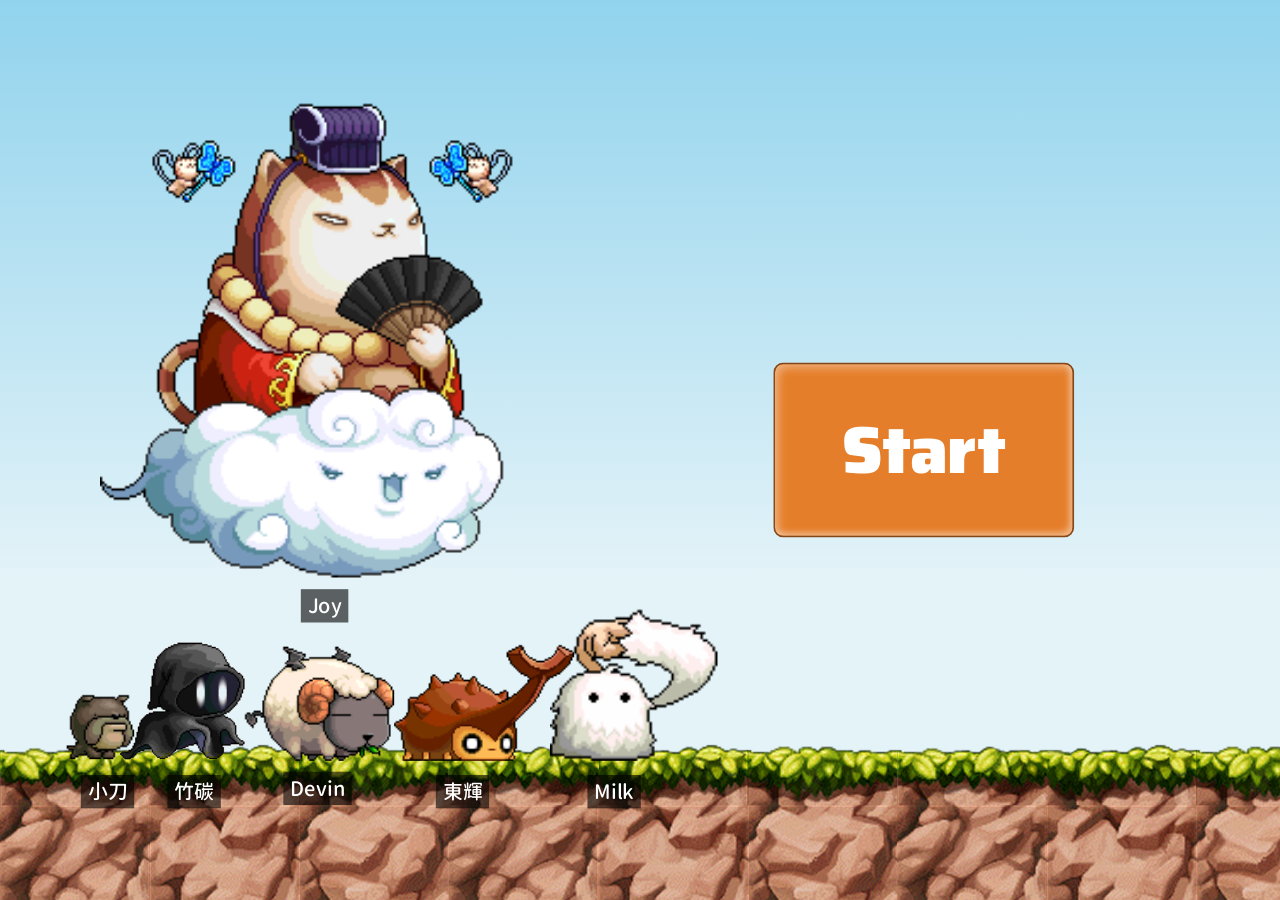
==== commit ce46b424: "chore: 分頁「總結與比較」改為「總結」 Co-Authored-By: Claude Opus 5.5 <noreply@anthropic.com>" ====
--- a/reflection.html
+++ b/reflection.html
@@ -15,7 +15,7 @@
     <nav class="sections" aria-label="報告章節">
       <a class="sections__item glass" href="index.html">歷程</a>
       <a class="sections__item is-current glass" href="reflection.html" aria-current="page">反思與計畫</a>
-      <a class="sections__item glass" href="summary.html">總結與比較</a>
+      <a class="sections__item glass" href="summary.html">總結</a>
       <a class="sections__item glass" href="role.html">角色定位</a>
     </nav>
   </div>
--- a/styles.css
+++ b/styles.css
@@ -289,10 +289,10 @@
 /* ---------- Timeline ---------- */
 .timeline {
   position: absolute;
-  left: 40px;
+  left: 80px; /* same as STEP_INSET (stage.js) and END_PADDING (index.html) */
   top: 165px;
   display: flex;
-  gap: 40px;
+  gap: 80px;
   align-items: flex-start;
   margin: 0;
   padding: 0;
@@ -307,6 +307,16 @@
 }
 
 .timeline__col--loose { gap: 40px; }
+
+/* A day with too much for one column: two stacks side by side, so it stays above the ground */
+.timeline__col--split { flex-direction: row; }
+
+.timeline__stack {
+  display: flex;
+  flex-direction: column;
+  gap: 20px;
+  align-items: flex-start;
+}
 
 /* Consequence note under a card: red warning sign + one line */
 .warn {
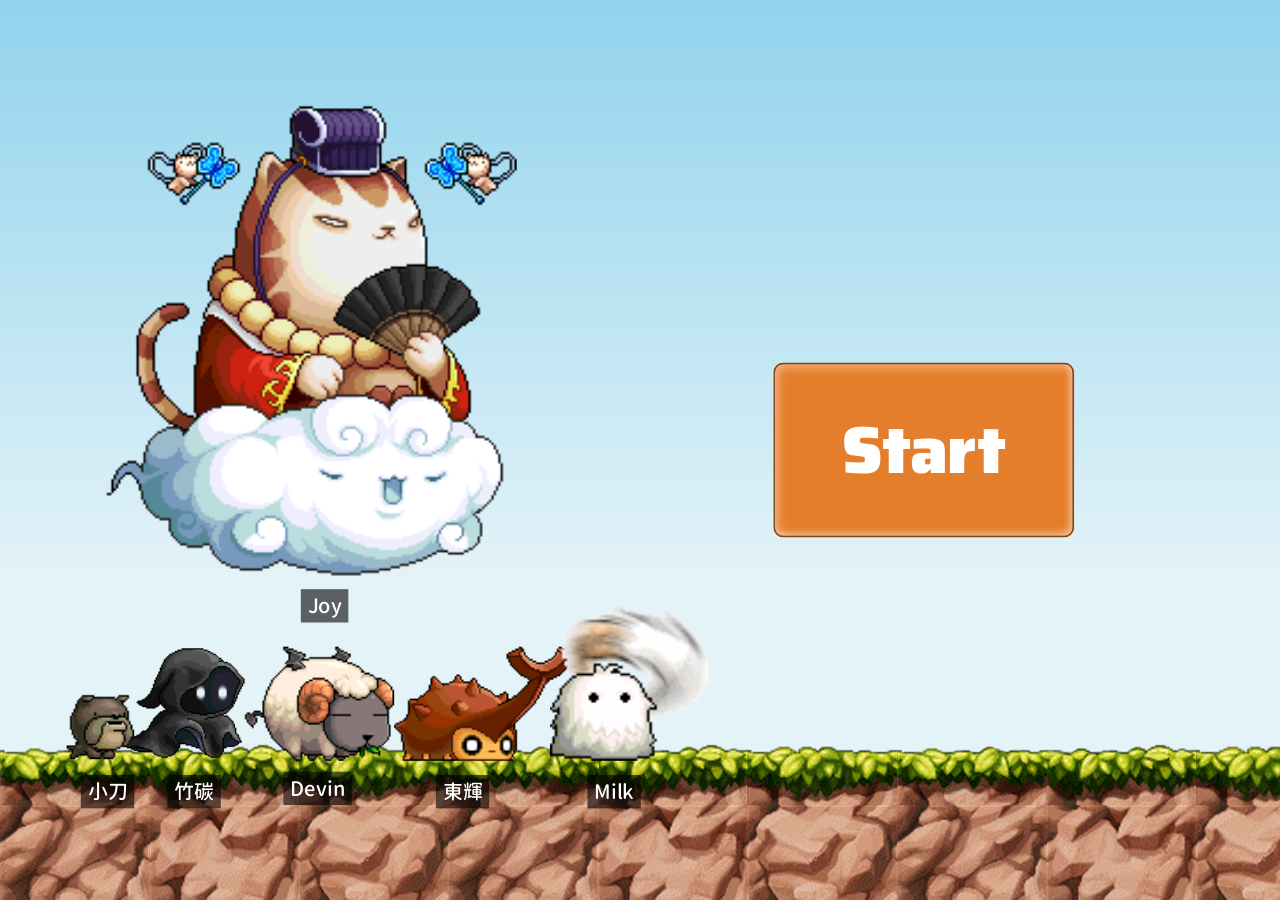
==== commit 252780b7: "chore: 導覽列「總結」與「反思與計畫」調換位置 Co-Authored-By: Claude Opus 5.5 <noreply@anthropic.com>" ====
--- a/reflection.html
+++ b/reflection.html
@@ -14,8 +14,8 @@
     <!-- Report sections: pinned to the right edge of the viewport -->
     <nav class="sections" aria-label="報告章節">
       <a class="sections__item glass" href="index.html">歷程</a>
+      <a class="sections__item glass" href="summary.html">總結</a>
       <a class="sections__item is-current glass" href="reflection.html" aria-current="page">反思與計畫</a>
-      <a class="sections__item glass" href="summary.html">總結</a>
       <a class="sections__item glass" href="role.html">角色定位</a>
     </nav>
   </div>
